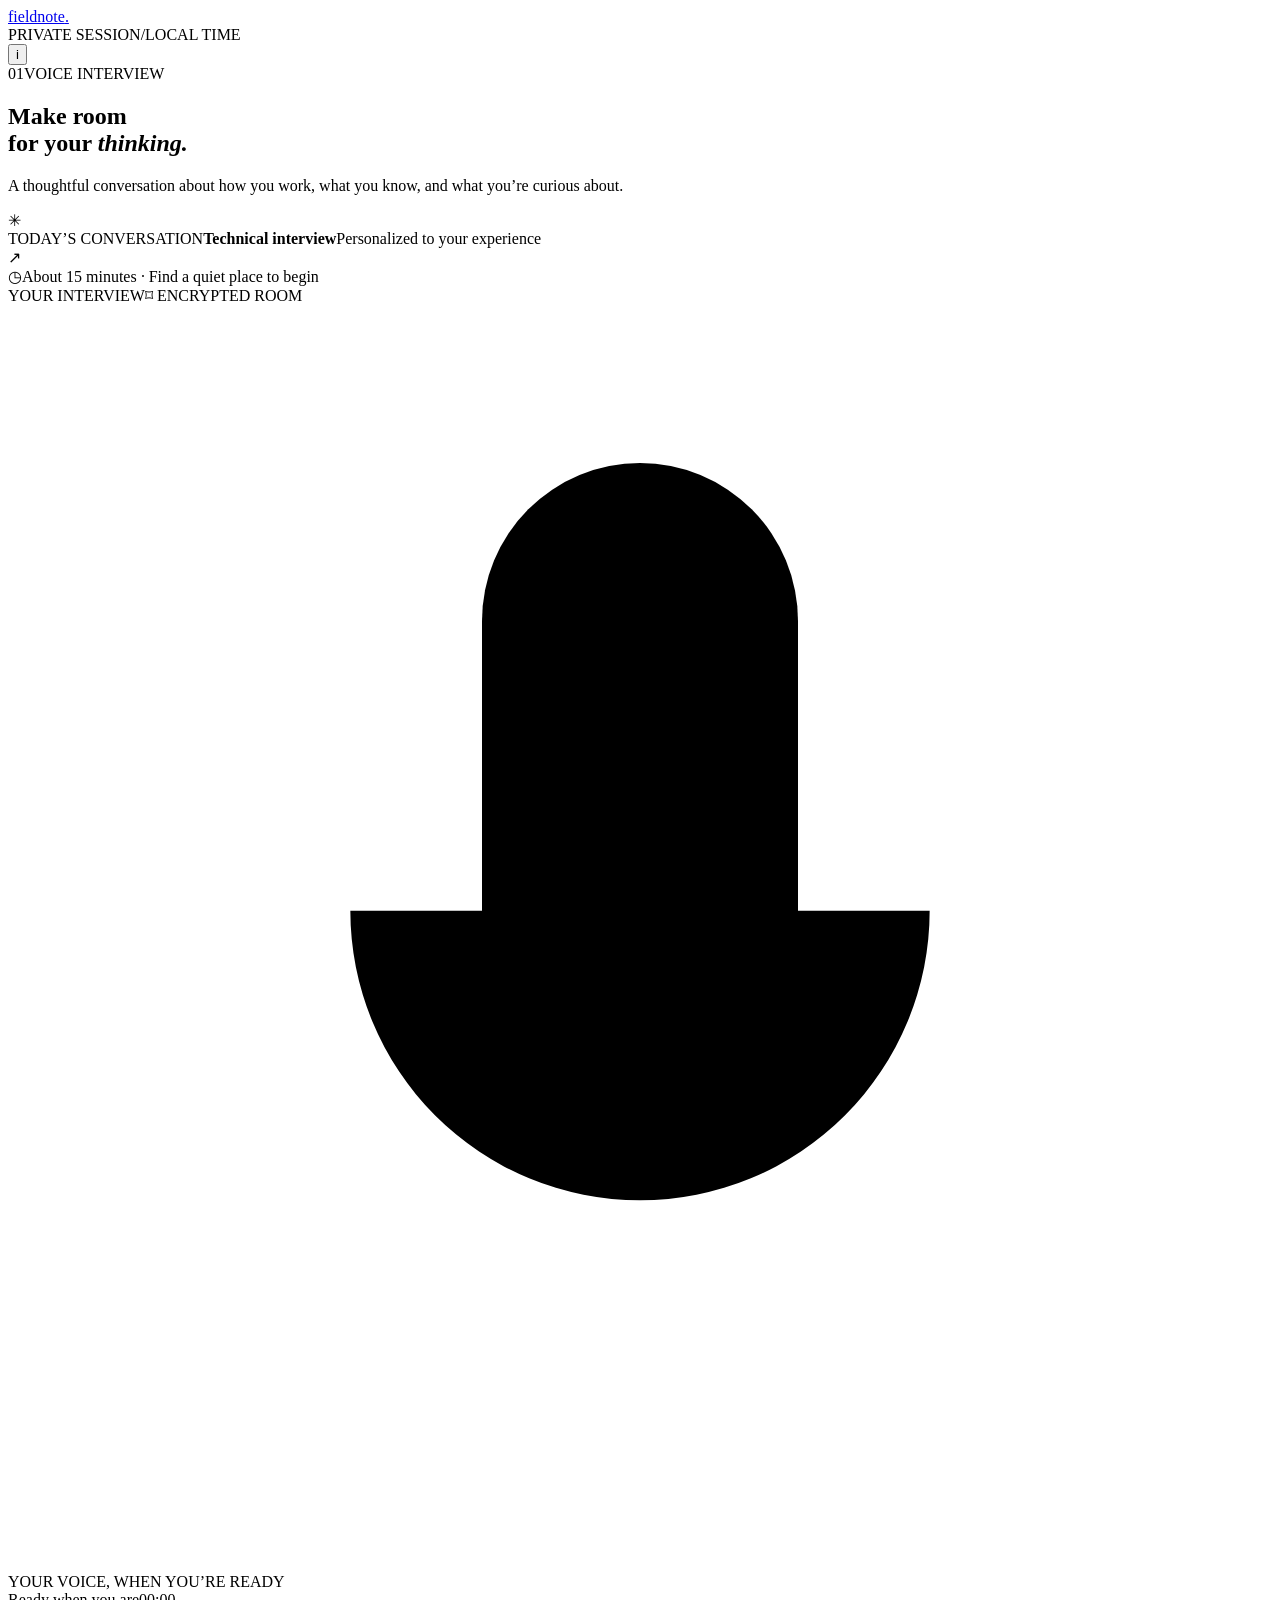
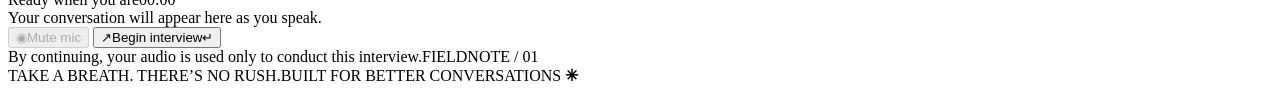
==== public/index.html @ 7822f850 "Prepare app for Vercel deployment" ====
<!doctype html>
<html lang="en">
  <head>
    <meta charset="UTF-8" />
    <meta name="viewport" content="width=device-width, initial-scale=1.0" />
    <meta name="theme-color" content="#f5f3ed" />
    <title>AI Interviewer</title>
    <link rel="stylesheet" href="/styles.css" />
  </head>
  <body>
    <main class="shell">
      <header class="topbar">
        <a class="brand" href="#" aria-label="Fieldnote home">
          <span class="brand-mark"><span></span><span></span><span></span></span>
          <span>fieldnote<span class="brand-dot">.</span></span>
        </a>
        <div class="top-meta"><span class="live-dot"></span><span>PRIVATE SESSION</span><span class="meta-divider">/</span><span id="clock">LOCAL TIME</span></div>
        <button class="help-button" id="help-button" aria-label="About this interview">i</button>
      </header>

      <section class="workspace">
        <div class="intro">
          <div class="eyebrow"><span>01</span><span class="eyebrow-rule"></span><span>VOICE INTERVIEW</span></div>
          <h1>Make room<br />for your <em>thinking.</em></h1>
          <p class="intro-copy">A thoughtful conversation about how you work, what you know, and what you’re curious about.</p>
          <div class="role-card">
            <div class="role-icon">✳</div>
            <div><span class="card-label">TODAY’S CONVERSATION</span><strong id="role-title">Technical interview</strong><span class="role-subtitle" id="role-level">Personalized to your experience</span></div>
            <span class="card-arrow">↗</span>
          </div>
          <div class="note"><span class="note-icon">◷</span><span>About 15 minutes <i>·</i> Find a quiet place to begin</span></div>
        </div>

        <div class="interview-card">
          <div class="card-topline"><span class="section-label">YOUR INTERVIEW</span><span class="secure"><span>⌑</span> ENCRYPTED ROOM</span></div>
          <div class="visualizer" id="visualizer" aria-label="Microphone visualization">
            <div class="orbit orbit-one"></div><div class="orbit orbit-two"></div>
            <div class="sound-wave" aria-hidden="true"><i></i><i></i><i></i><i></i><i></i><i></i><i></i><i></i><i></i><i></i><i></i><i></i><i></i><i></i><i></i></div>
            <div class="mic-halo"><div class="mic-core"><svg viewBox="0 0 24 24" aria-hidden="true"><rect x="9" y="3" width="6" height="12" rx="3"></rect><path d="M6.5 11.5a5.5 5.5 0 0 0 11 0M12 17v4m-3 0h6"></path></svg></div></div>
            <span class="visualizer-caption" id="visualizer-caption">YOUR VOICE, WHEN YOU’RE READY</span>
          </div>
          <div class="status-row"><span class="status-light" id="status-light"></span><span id="status-text">Ready when you are</span><span class="status-time" id="elapsed">00:00</span></div>
          <div class="transcript" id="transcript" aria-live="polite"><span class="transcript-placeholder">Your conversation will appear here as you speak.</span></div>
          <div class="controls">
            <button class="secondary-button" id="mute-button" disabled><span class="small-mic">◉</span><span>Mute mic</span></button>
            <button class="start-button" id="start-button"><span class="button-icon">↗</span><span>Begin interview</span><span class="button-shortcut">↵</span></button>
          </div>
          <div class="card-footnote"><span>By continuing, your audio is used only to conduct this interview.</span><span class="footnote-mark">FIELDNOTE / 01</span></div>
        </div>
      </section>

      <footer class="footer"><span>TAKE A BREATH. THERE’S NO RUSH.</span><span>BUILT FOR BETTER CONVERSATIONS <b>✳</b></span></footer>
    </main>
    <div class="toast" id="toast" role="status"></div>
    <script type="module" src="/app.js"></script>
  </body>
</html>
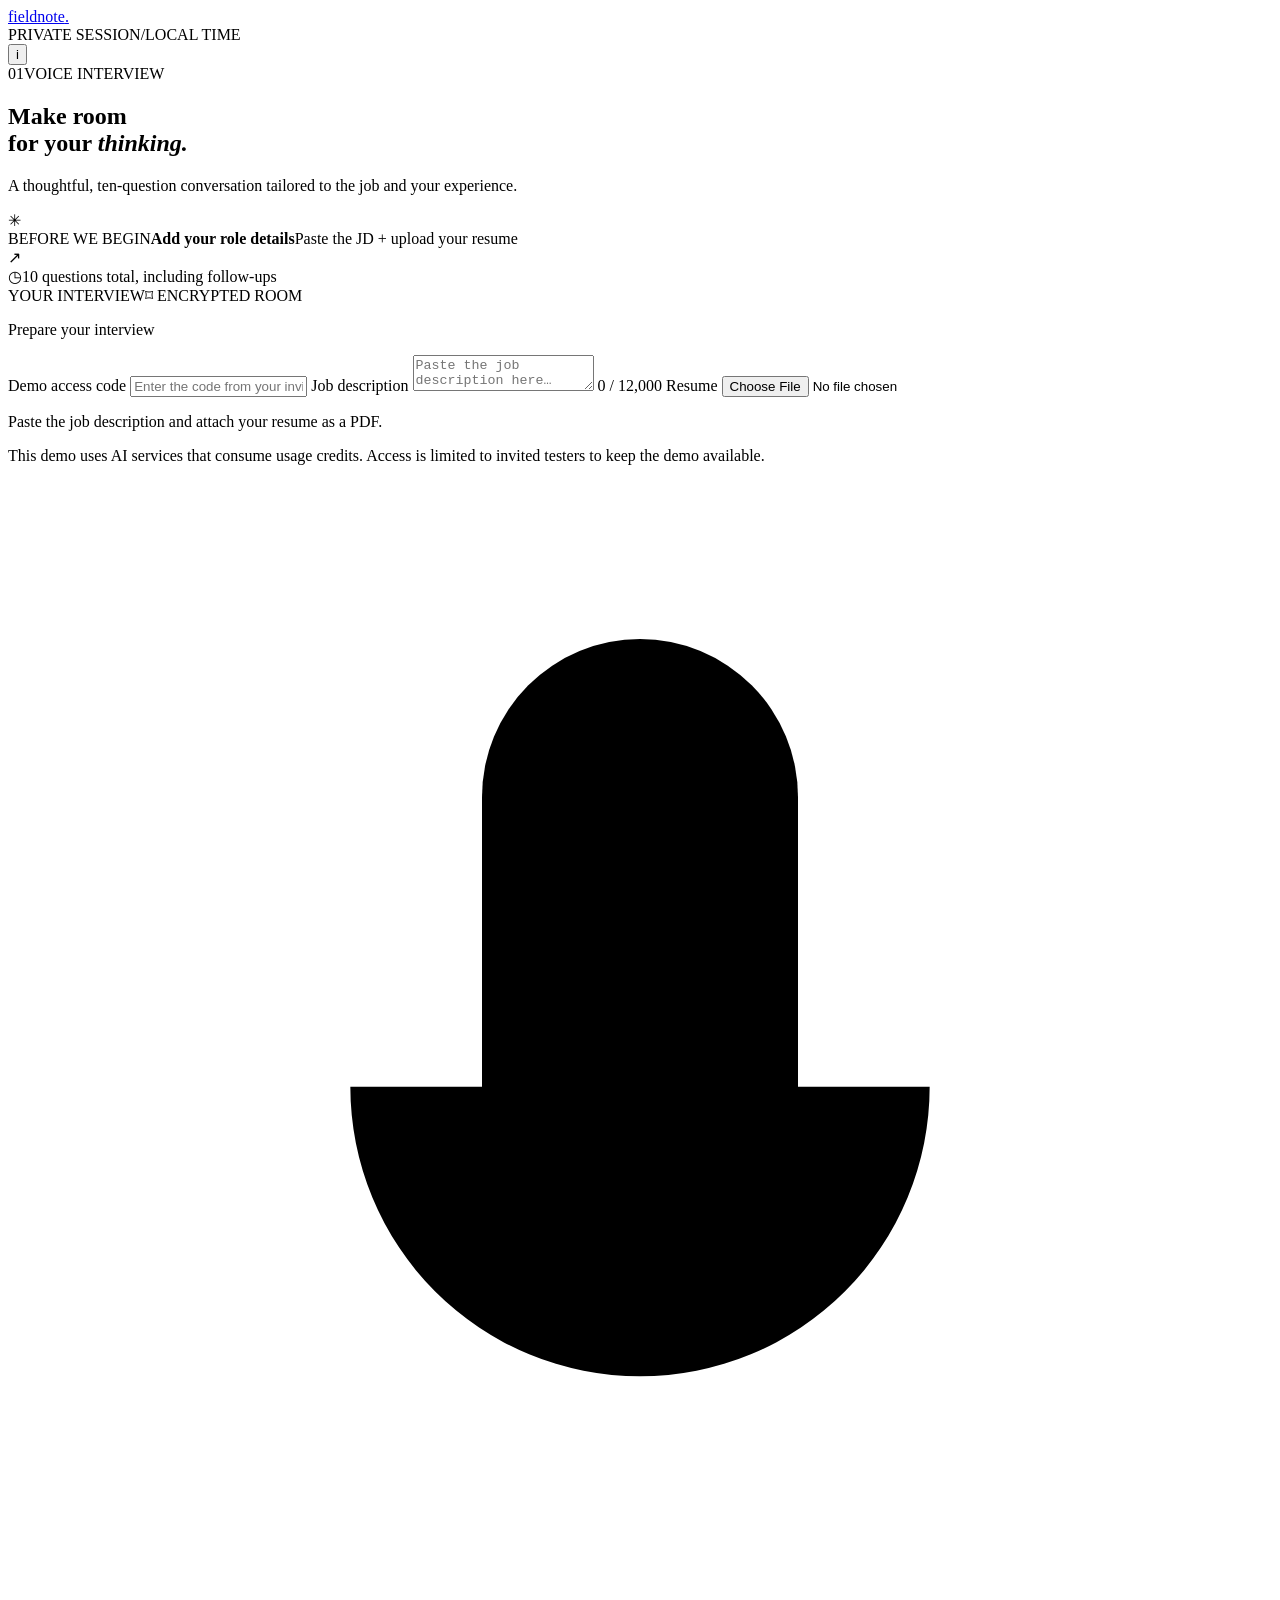
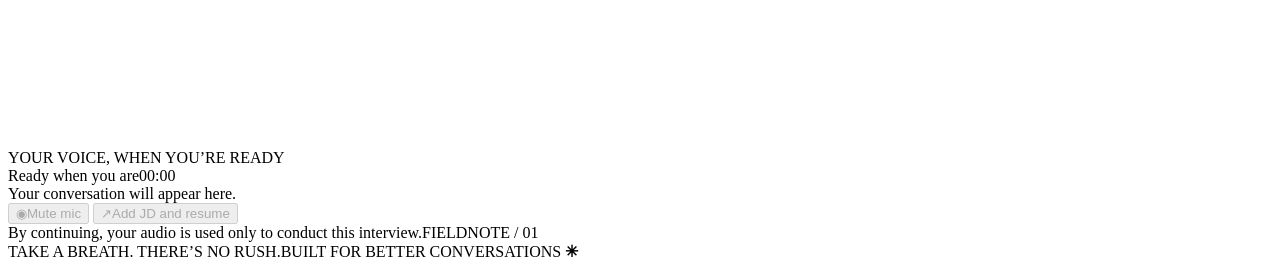
==== commit 5f58cac0: "Add invited interview access and scorecards" ====
--- a/public/index.html
+++ b/public/index.html
@@ -22,17 +22,36 @@
         <div class="intro">
           <div class="eyebrow"><span>01</span><span class="eyebrow-rule"></span><span>VOICE INTERVIEW</span></div>
           <h1>Make room<br />for your <em>thinking.</em></h1>
-          <p class="intro-copy">A thoughtful conversation about how you work, what you know, and what you’re curious about.</p>
+          <p class="intro-copy">A thoughtful, ten-question conversation tailored to the job and your experience.</p>
           <div class="role-card">
             <div class="role-icon">✳</div>
-            <div><span class="card-label">TODAY’S CONVERSATION</span><strong id="role-title">Technical interview</strong><span class="role-subtitle" id="role-level">Personalized to your experience</span></div>
+            <div><span class="card-label">BEFORE WE BEGIN</span><strong>Add your role details</strong><span class="role-subtitle">Paste the JD + upload your resume</span></div>
             <span class="card-arrow">↗</span>
           </div>
-          <div class="note"><span class="note-icon">◷</span><span>About 15 minutes <i>·</i> Find a quiet place to begin</span></div>
+          <div class="note"><span class="note-icon">◷</span><span>10 questions total, including follow-ups</span></div>
         </div>
 
         <div class="interview-card">
           <div class="card-topline"><span class="section-label">YOUR INTERVIEW</span><span class="secure"><span>⌑</span> ENCRYPTED ROOM</span></div>
+          <div class="document-upload" id="document-upload">
+            <p class="upload-title">Prepare your interview</p>
+            <label class="upload-field" for="access-code">
+              <span>Demo access code</span>
+              <input id="access-code" type="password" autocomplete="one-time-code" placeholder="Enter the code from your invite" required />
+            </label>
+            <label class="upload-field jd-field" for="job-description-text">
+              <span>Job description</span>
+              <textarea id="job-description-text" maxlength="12000" placeholder="Paste the job description here…" required></textarea>
+              <span class="character-count" id="jd-character-count">0 / 12,000</span>
+            </label>
+            <label class="upload-field" for="resume-file">
+              <span>Resume</span>
+              <input id="resume-file" type="file" accept="application/pdf,.pdf" required />
+            </label>
+            <p class="upload-note" id="upload-note">Paste the job description and attach your resume as a PDF.</p>
+            <p class="access-note">This demo uses AI services that consume usage credits. Access is limited to invited testers to keep the demo available.</p>
+            <a class="request-access-link" id="request-access-link" href="#" hidden>Request demo access ↗</a>
+          </div>
           <div class="visualizer" id="visualizer" aria-label="Microphone visualization">
             <div class="orbit orbit-one"></div><div class="orbit orbit-two"></div>
             <div class="sound-wave" aria-hidden="true"><i></i><i></i><i></i><i></i><i></i><i></i><i></i><i></i><i></i><i></i><i></i><i></i><i></i><i></i><i></i></div>
@@ -40,10 +59,10 @@
             <span class="visualizer-caption" id="visualizer-caption">YOUR VOICE, WHEN YOU’RE READY</span>
           </div>
           <div class="status-row"><span class="status-light" id="status-light"></span><span id="status-text">Ready when you are</span><span class="status-time" id="elapsed">00:00</span></div>
-          <div class="transcript" id="transcript" aria-live="polite"><span class="transcript-placeholder">Your conversation will appear here as you speak.</span></div>
+          <div class="transcript" id="transcript" aria-live="polite"><span class="transcript-placeholder">Your conversation will appear here.</span></div>
           <div class="controls">
             <button class="secondary-button" id="mute-button" disabled><span class="small-mic">◉</span><span>Mute mic</span></button>
-            <button class="start-button" id="start-button"><span class="button-icon">↗</span><span>Begin interview</span><span class="button-shortcut">↵</span></button>
+            <button class="start-button" id="start-button" disabled><span class="button-icon">↗</span><span>Add JD and resume</span></button>
           </div>
           <div class="card-footnote"><span>By continuing, your audio is used only to conduct this interview.</span><span class="footnote-mark">FIELDNOTE / 01</span></div>
         </div>
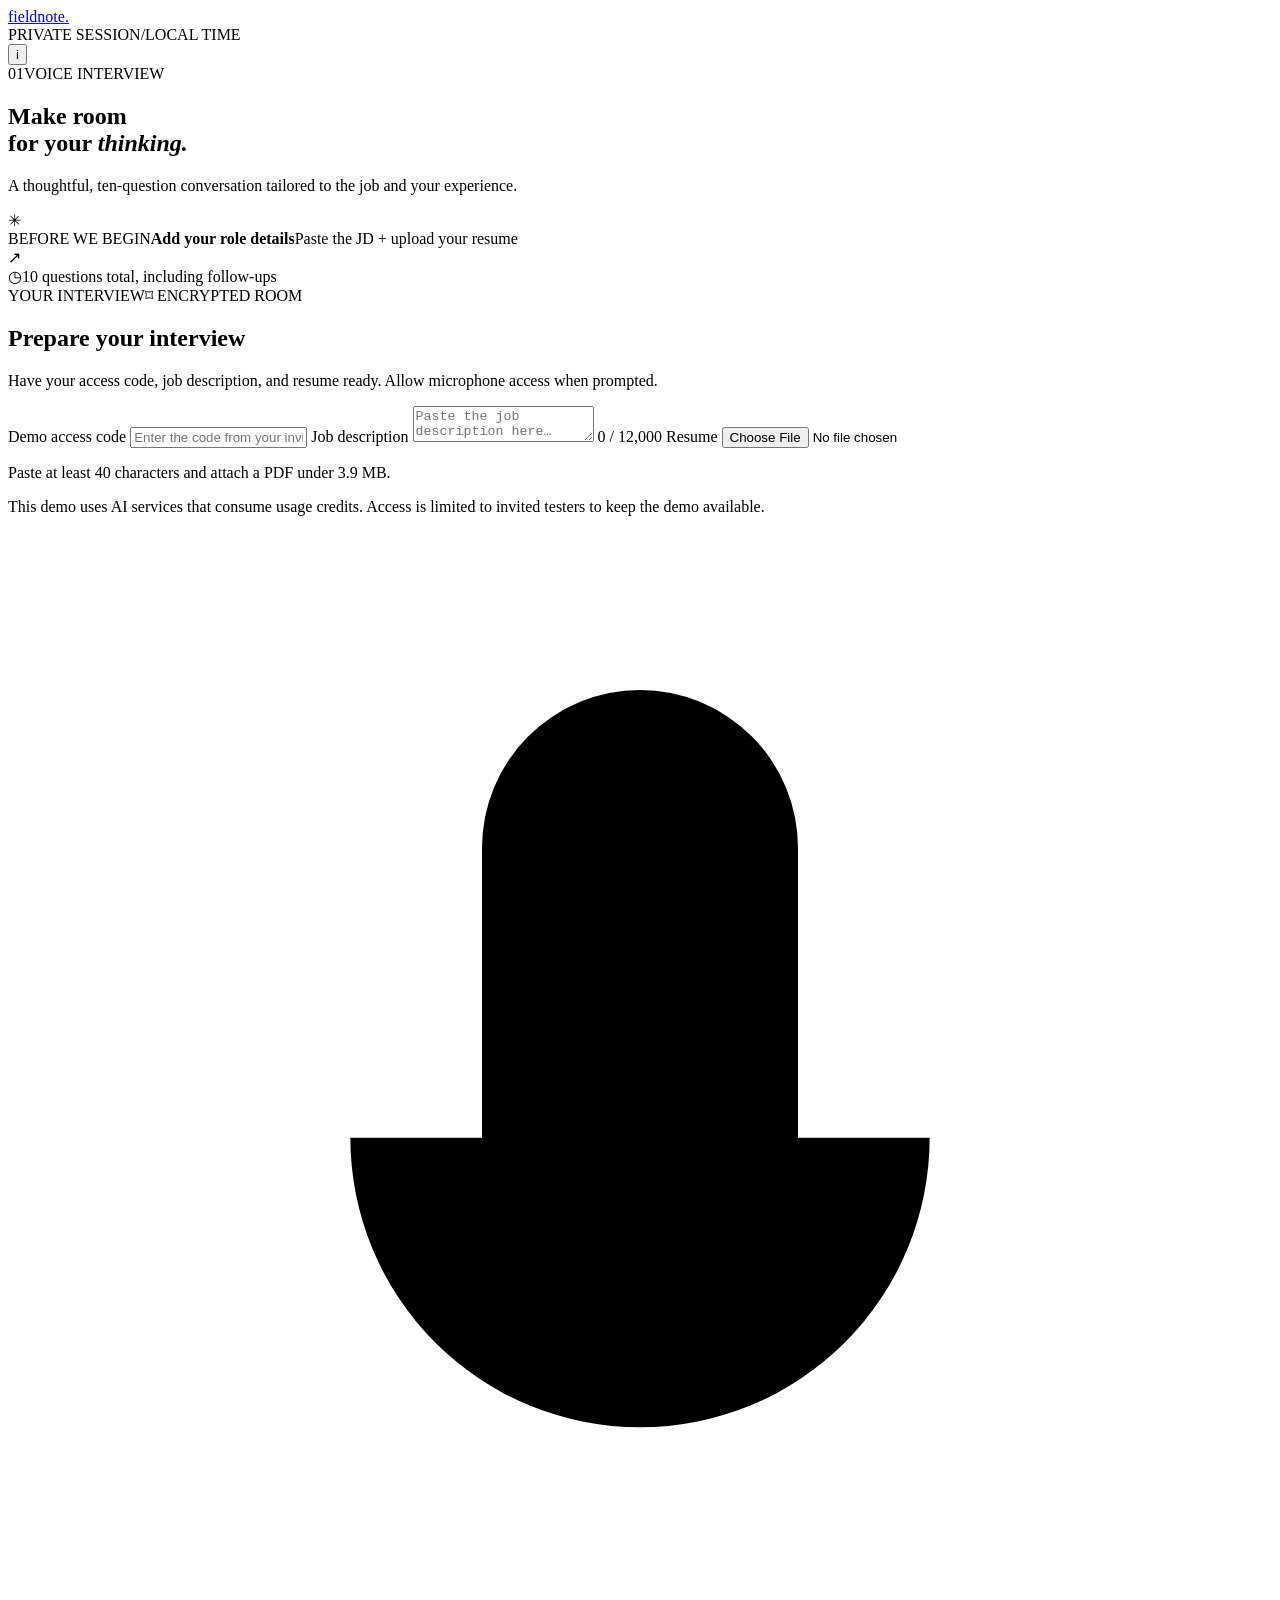
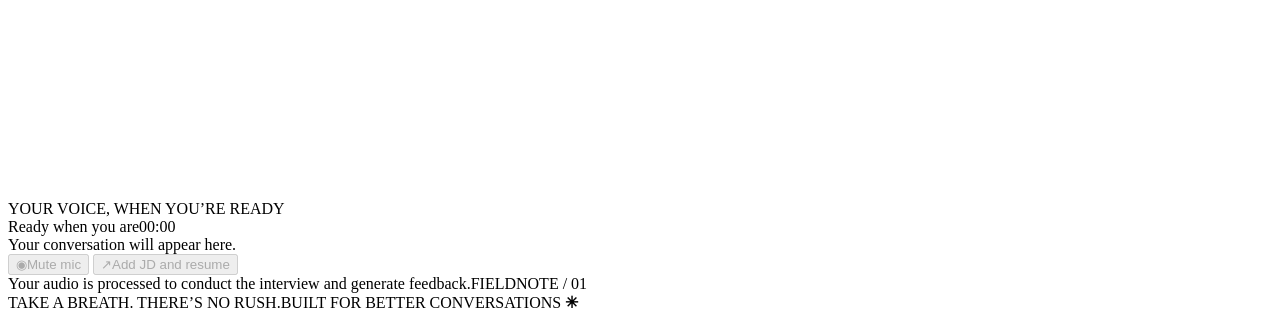
==== commit c3aae008: "Improve interview setup accessibility" ====
--- a/public/index.html
+++ b/public/index.html
@@ -34,21 +34,22 @@
         <div class="interview-card">
           <div class="card-topline"><span class="section-label">YOUR INTERVIEW</span><span class="secure"><span>⌑</span> ENCRYPTED ROOM</span></div>
           <div class="document-upload" id="document-upload">
-            <p class="upload-title">Prepare your interview</p>
+            <h2 class="upload-title">Prepare your interview</h2>
+            <p class="upload-note">Have your access code, job description, and resume ready. Allow microphone access when prompted.</p>
             <label class="upload-field" for="access-code">
               <span>Demo access code</span>
               <input id="access-code" type="password" autocomplete="one-time-code" placeholder="Enter the code from your invite" required />
             </label>
             <label class="upload-field jd-field" for="job-description-text">
               <span>Job description</span>
-              <textarea id="job-description-text" maxlength="12000" placeholder="Paste the job description here…" required></textarea>
+              <textarea id="job-description-text" minlength="40" maxlength="12000" aria-describedby="jd-character-count upload-note" placeholder="Paste the job description here…" required></textarea>
               <span class="character-count" id="jd-character-count">0 / 12,000</span>
             </label>
             <label class="upload-field" for="resume-file">
               <span>Resume</span>
-              <input id="resume-file" type="file" accept="application/pdf,.pdf" required />
+              <input id="resume-file" type="file" accept="application/pdf,.pdf" aria-describedby="upload-note" required />
             </label>
-            <p class="upload-note" id="upload-note">Paste the job description and attach your resume as a PDF.</p>
+            <p class="upload-note" id="upload-note" aria-live="polite">Paste at least 40 characters and attach a PDF under 3.9 MB.</p>
             <p class="access-note">This demo uses AI services that consume usage credits. Access is limited to invited testers to keep the demo available.</p>
             <a class="request-access-link" id="request-access-link" href="#" hidden>Request demo access ↗</a>
           </div>
@@ -58,13 +59,13 @@
             <div class="mic-halo"><div class="mic-core"><svg viewBox="0 0 24 24" aria-hidden="true"><rect x="9" y="3" width="6" height="12" rx="3"></rect><path d="M6.5 11.5a5.5 5.5 0 0 0 11 0M12 17v4m-3 0h6"></path></svg></div></div>
             <span class="visualizer-caption" id="visualizer-caption">YOUR VOICE, WHEN YOU’RE READY</span>
           </div>
-          <div class="status-row"><span class="status-light" id="status-light"></span><span id="status-text">Ready when you are</span><span class="status-time" id="elapsed">00:00</span></div>
+          <div class="status-row"><span class="status-light" id="status-light"></span><span id="status-text" role="status">Ready when you are</span><span class="status-time" id="elapsed" aria-label="Elapsed time">00:00</span></div>
           <div class="transcript" id="transcript" aria-live="polite"><span class="transcript-placeholder">Your conversation will appear here.</span></div>
           <div class="controls">
             <button class="secondary-button" id="mute-button" disabled><span class="small-mic">◉</span><span>Mute mic</span></button>
             <button class="start-button" id="start-button" disabled><span class="button-icon">↗</span><span>Add JD and resume</span></button>
           </div>
-          <div class="card-footnote"><span>By continuing, your audio is used only to conduct this interview.</span><span class="footnote-mark">FIELDNOTE / 01</span></div>
+          <div class="card-footnote"><span>Your audio is processed to conduct the interview and generate feedback.</span><span class="footnote-mark">FIELDNOTE / 01</span></div>
         </div>
       </section>
 
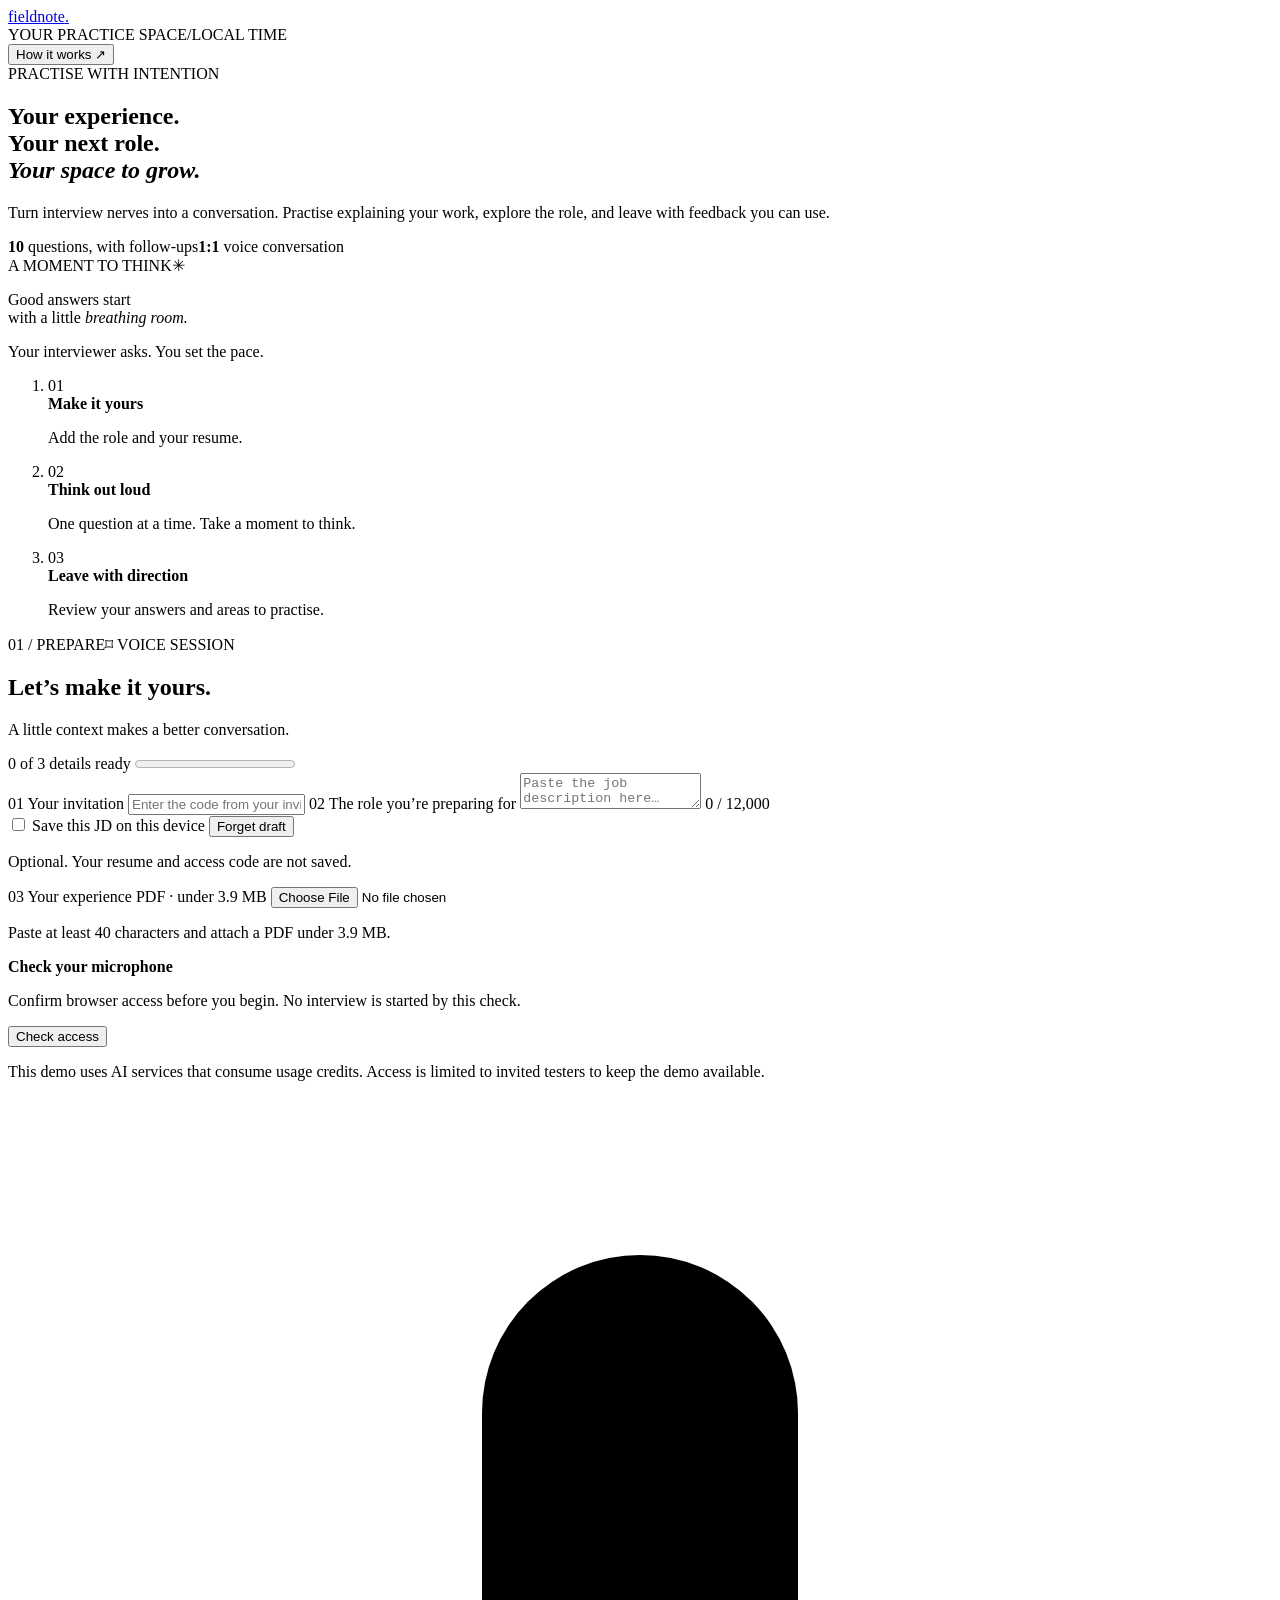
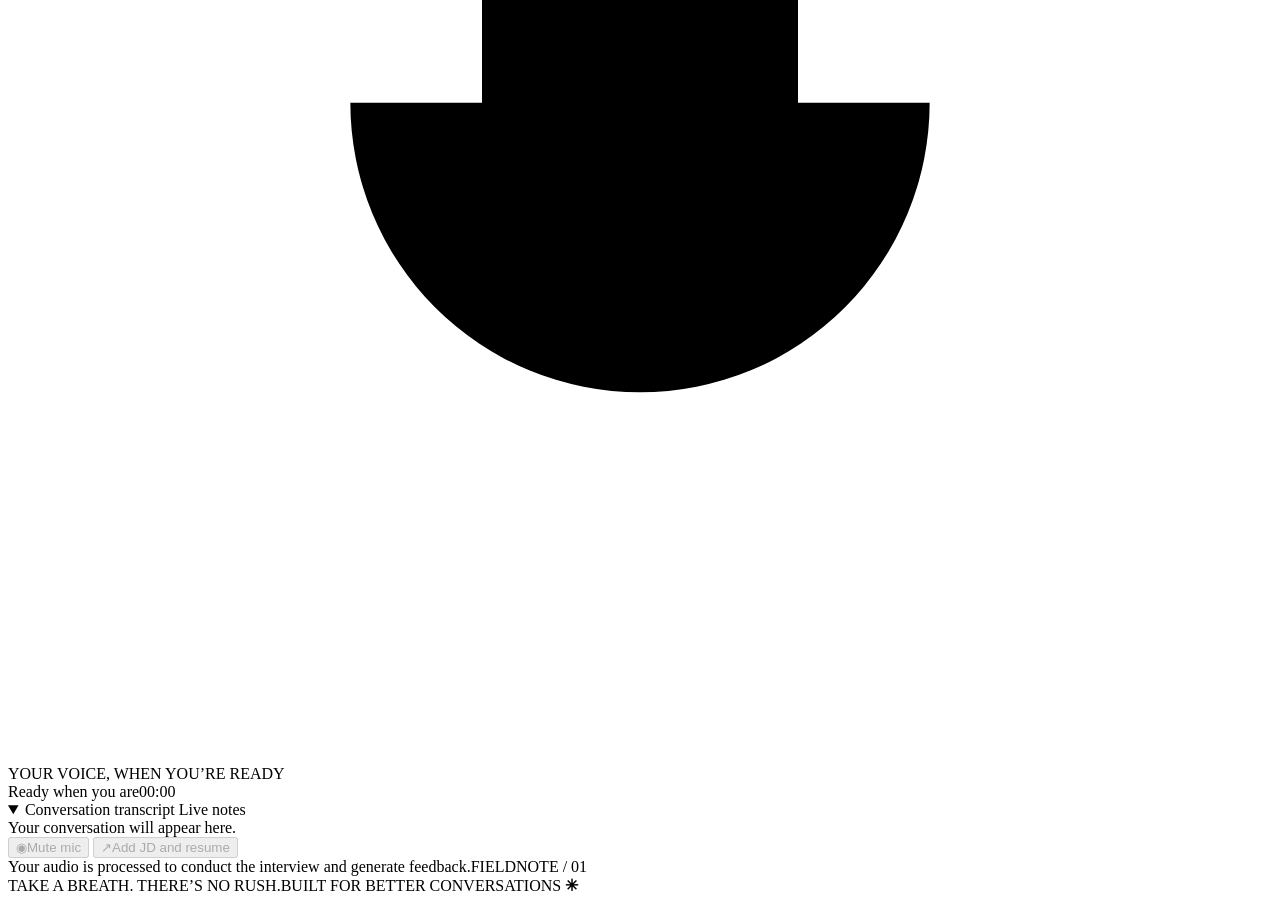
==== commit 00e50633: "Redesign interview preparation and improve recovery" ====
--- a/public/index.html
+++ b/public/index.html
@@ -4,65 +4,86 @@
     <meta charset="UTF-8" />
     <meta name="viewport" content="width=device-width, initial-scale=1.0" />
     <meta name="theme-color" content="#f5f3ed" />
-    <title>AI Interviewer</title>
+    <title>Fieldnote · Practice your next interview</title>
+    <meta name="description" content="Practice a focused voice interview tailored to your job description and resume, then review feedback grounded in your answers." />
     <link rel="stylesheet" href="/styles.css" />
   </head>
-  <body>
+  <body class="interview-page">
     <main class="shell">
       <header class="topbar">
-        <a class="brand" href="#" aria-label="Fieldnote home">
+        <a class="brand" href="/" aria-label="Fieldnote home">
           <span class="brand-mark"><span></span><span></span><span></span></span>
           <span>fieldnote<span class="brand-dot">.</span></span>
         </a>
-        <div class="top-meta"><span class="live-dot"></span><span>PRIVATE SESSION</span><span class="meta-divider">/</span><span id="clock">LOCAL TIME</span></div>
-        <button class="help-button" id="help-button" aria-label="About this interview">i</button>
+        <div class="top-meta"><span class="live-dot"></span><span>YOUR PRACTICE SPACE</span><span class="meta-divider">/</span><span id="clock">LOCAL TIME</span></div>
+        <button class="help-button" id="help-button" aria-label="About this interview">How it works <span aria-hidden="true">↗</span></button>
       </header>
 
       <section class="workspace">
         <div class="intro">
-          <div class="eyebrow"><span>01</span><span class="eyebrow-rule"></span><span>VOICE INTERVIEW</span></div>
-          <h1>Make room<br />for your <em>thinking.</em></h1>
-          <p class="intro-copy">A thoughtful, ten-question conversation tailored to the job and your experience.</p>
-          <div class="role-card">
-            <div class="role-icon">✳</div>
-            <div><span class="card-label">BEFORE WE BEGIN</span><strong>Add your role details</strong><span class="role-subtitle">Paste the JD + upload your resume</span></div>
-            <span class="card-arrow">↗</span>
+          <div class="eyebrow"><span class="intro-tag">PRACTISE WITH INTENTION</span></div>
+          <h1>Your experience.<br />Your next role.<br /><em>Your space to grow.</em></h1>
+          <p class="intro-copy">Turn interview nerves into a conversation. Practise explaining your work, explore the role, and leave with feedback you can use.</p>
+          <div class="session-facts" aria-label="Interview overview"><span><strong>10</strong> questions, with follow-ups</span><span><strong>1:1</strong> voice conversation</span></div>
+          <div class="practice-note">
+            <span class="card-label">A MOMENT TO THINK</span><span class="practice-symbol" aria-hidden="true">✳</span>
+            <p>Good answers start<br />with a little <em>breathing room.</em></p>
+            <span class="practice-note-footer">Your interviewer asks. You set the pace.</span>
           </div>
-          <div class="note"><span class="note-icon">◷</span><span>10 questions total, including follow-ups</span></div>
+          <ol class="journey" aria-label="How your interview works">
+            <li><span>01</span><div><strong>Make it yours</strong><p>Add the role and your resume.</p></div></li>
+            <li><span>02</span><div><strong>Think out loud</strong><p>One question at a time. Take a moment to think.</p></div></li>
+            <li><span>03</span><div><strong>Leave with direction</strong><p>Review your answers and areas to practise.</p></div></li>
+          </ol>
         </div>
 
         <div class="interview-card">
-          <div class="card-topline"><span class="section-label">YOUR INTERVIEW</span><span class="secure"><span>⌑</span> ENCRYPTED ROOM</span></div>
+          <div class="card-topline"><span class="section-label" id="stage-label">01 / PREPARE</span><span class="secure"><span>⌑</span> VOICE SESSION</span></div>
           <div class="document-upload" id="document-upload">
-            <h2 class="upload-title">Prepare your interview</h2>
-            <p class="upload-note">Have your access code, job description, and resume ready. Allow microphone access when prompted.</p>
+            <h2 class="upload-title">Let’s make it yours.</h2>
+            <p class="setup-description">A little context makes a better conversation.</p>
+            <div class="setup-progress" aria-label="Interview preparation">
+              <span id="setup-progress-text">0 of 3 details ready</span>
+              <progress id="setup-progress" max="3" value="0" aria-label="Preparation complete"></progress>
+            </div>
             <label class="upload-field" for="access-code">
-              <span>Demo access code</span>
+              <span class="field-heading"><span class="field-number">01</span> Your invitation</span>
               <input id="access-code" type="password" autocomplete="one-time-code" placeholder="Enter the code from your invite" required />
             </label>
             <label class="upload-field jd-field" for="job-description-text">
-              <span>Job description</span>
+              <span class="field-heading"><span class="field-number">02</span> The role you’re preparing for</span>
               <textarea id="job-description-text" minlength="40" maxlength="12000" aria-describedby="jd-character-count upload-note" placeholder="Paste the job description here…" required></textarea>
               <span class="character-count" id="jd-character-count">0 / 12,000</span>
             </label>
+            <div class="draft-controls">
+              <label><input type="checkbox" id="remember-jd" /> Save this JD on this device</label>
+              <button type="button" id="forget-jd" class="text-button">Forget draft</button>
+              <p id="draft-status" class="upload-note" role="status">Optional. Your resume and access code are not saved.</p>
+            </div>
             <label class="upload-field" for="resume-file">
-              <span>Resume</span>
+              <span class="field-heading"><span class="field-number">03</span> Your experience <span class="field-hint">PDF · under 3.9 MB</span></span>
               <input id="resume-file" type="file" accept="application/pdf,.pdf" aria-describedby="upload-note" required />
             </label>
             <p class="upload-note" id="upload-note" aria-live="polite">Paste at least 40 characters and attach a PDF under 3.9 MB.</p>
+            <div class="device-check">
+              <div><strong>Check your microphone</strong><p id="microphone-check-status" role="status">Confirm browser access before you begin. No interview is started by this check.</p></div>
+              <button class="secondary-button" id="microphone-check" type="button">Check access</button>
+            </div>
             <p class="access-note">This demo uses AI services that consume usage credits. Access is limited to invited testers to keep the demo available.</p>
             <a class="request-access-link" id="request-access-link" href="#" hidden>Request demo access ↗</a>
           </div>
-          <div class="visualizer" id="visualizer" aria-label="Microphone visualization">
+          <p class="connection-error" id="connection-error" role="alert" hidden></p>
+          <div class="visualizer" id="visualizer" aria-label="Interview activity indicator">
             <div class="orbit orbit-one"></div><div class="orbit orbit-two"></div>
             <div class="sound-wave" aria-hidden="true"><i></i><i></i><i></i><i></i><i></i><i></i><i></i><i></i><i></i><i></i><i></i><i></i><i></i><i></i><i></i></div>
             <div class="mic-halo"><div class="mic-core"><svg viewBox="0 0 24 24" aria-hidden="true"><rect x="9" y="3" width="6" height="12" rx="3"></rect><path d="M6.5 11.5a5.5 5.5 0 0 0 11 0M12 17v4m-3 0h6"></path></svg></div></div>
             <span class="visualizer-caption" id="visualizer-caption">YOUR VOICE, WHEN YOU’RE READY</span>
           </div>
           <div class="status-row"><span class="status-light" id="status-light"></span><span id="status-text" role="status">Ready when you are</span><span class="status-time" id="elapsed" aria-label="Elapsed time">00:00</span></div>
-          <div class="transcript" id="transcript" aria-live="polite"><span class="transcript-placeholder">Your conversation will appear here.</span></div>
+          <button class="audio-recovery" id="audio-recovery" hidden>Can’t hear your interviewer? Enable audio</button>
+          <details class="conversation-notes" open><summary>Conversation transcript <span>Live notes</span></summary><div class="transcript" id="transcript" aria-live="polite"><span class="transcript-placeholder">Your conversation will appear here.</span></div></details>
           <div class="controls">
-            <button class="secondary-button" id="mute-button" disabled><span class="small-mic">◉</span><span>Mute mic</span></button>
+            <button class="secondary-button" id="mute-button" aria-pressed="false" disabled><span class="small-mic">◉</span><span>Mute mic</span></button>
             <button class="start-button" id="start-button" disabled><span class="button-icon">↗</span><span>Add JD and resume</span></button>
           </div>
           <div class="card-footnote"><span>Your audio is processed to conduct the interview and generate feedback.</span><span class="footnote-mark">FIELDNOTE / 01</span></div>
@@ -72,6 +93,15 @@
       <footer class="footer"><span>TAKE A BREATH. THERE’S NO RUSH.</span><span>BUILT FOR BETTER CONVERSATIONS <b>✳</b></span></footer>
     </main>
     <div class="toast" id="toast" role="status"></div>
+    <dialog id="help-dialog" class="help-dialog" aria-labelledby="help-title">
+      <form method="dialog"><button class="dialog-close" aria-label="Close interview guide">×</button></form>
+      <span class="card-label">A LITTLE PREPARATION</span>
+      <h2 id="help-title">Your space to practise.</h2>
+      <p>Use headphones if possible and choose a quiet spot. Your interviewer will welcome you first, then ask one question at a time.</p>
+      <p>Follow-ups count toward the ten-question limit. You can mute your microphone or end early using “End &amp; get scorecard”. Feedback reflects the answers available so far.</p>
+      <p>Your scorecard stays in this browser tab. Save or print it before closing the tab.</p>
+      <form method="dialog"><button class="secondary-button">Got it</button></form>
+    </dialog>
     <script type="module" src="/app.js"></script>
   </body>
 </html>
